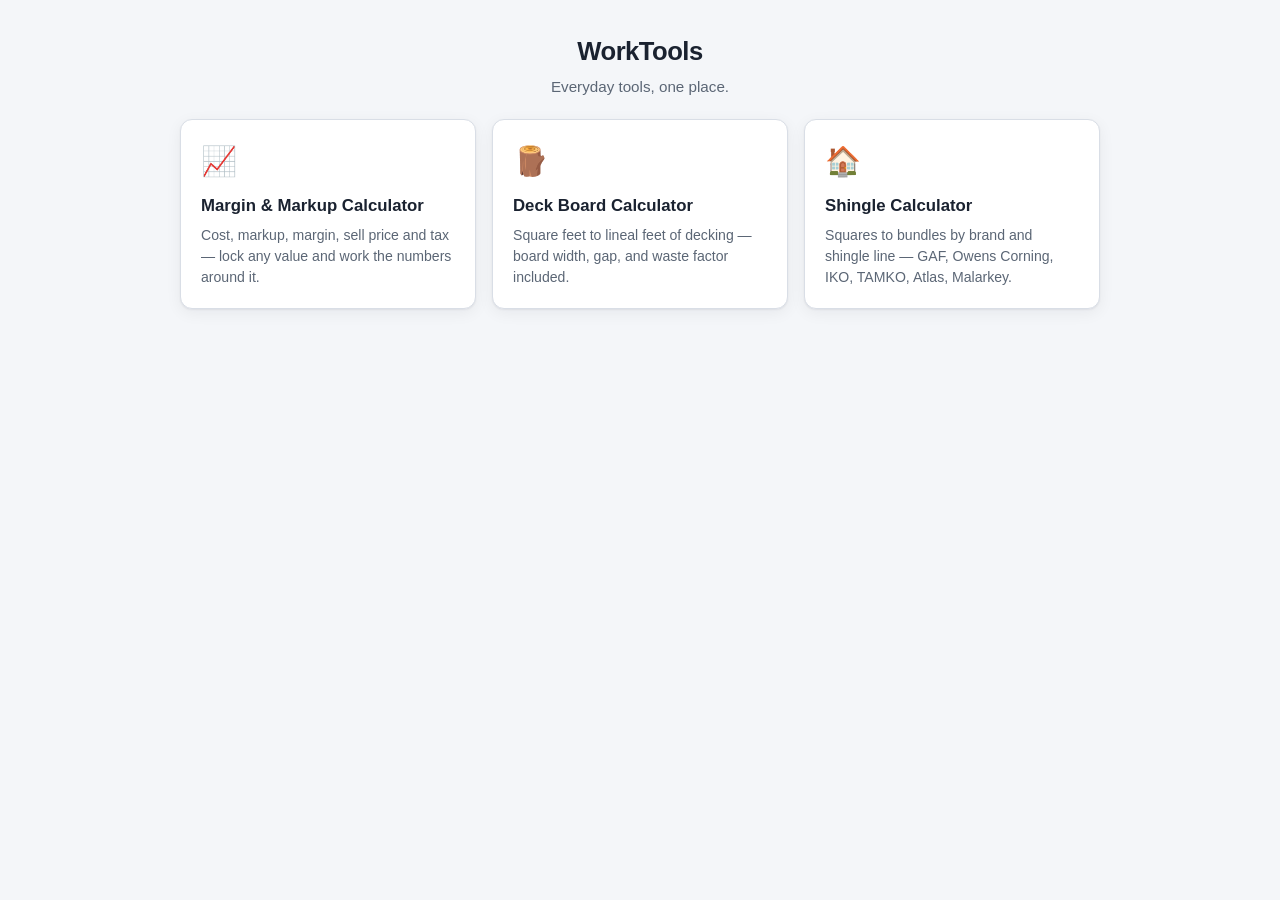
==== index.html @ 14eba795 "Add files via upload" ====
<!DOCTYPE html>
<html lang="en">
<head>
  <meta charset="UTF-8">
  <meta name="viewport" content="width=device-width, initial-scale=1.0">
  <title>WorkTools</title>
  <link rel="stylesheet" href="assets/style.css">
  <link rel="icon" href="data:image/svg+xml,<svg xmlns=%22http://www.w3.org/2000/svg%22 viewBox=%220 0 100 100%22><text y=%22.9em%22 font-size=%2290%22>🧰</text></svg>">
</head>
<body>
  <div class="wrap">
    <header class="site-header">
      <h1 class="site-title">WorkTools</h1>
      <p class="site-subtitle">Everyday tools, one place.</p>
    </header>

    <main>
      <div class="tool-grid">
        <a class="tool-card" href="tools/margin-markup/">
          <span class="icon">📈</span>
          <h2>Margin &amp; Markup Calculator</h2>
          <p>Cost, markup, margin, sell price and tax — lock any value and work the numbers around it.</p>
        </a>
        <a class="tool-card" href="tools/deck-boards/">
          <span class="icon">🪵</span>
          <h2>Deck Board Calculator</h2>
          <p>Square feet to lineal feet of decking — board width, gap, and waste factor included.</p>
        </a>
        <a class="tool-card" href="tools/shingles/">
          <span class="icon">🏠</span>
          <h2>Shingle Calculator</h2>
          <p>Squares to bundles by brand and shingle line — GAF, Owens Corning, IKO, TAMKO, Atlas, Malarkey.</p>
        </a>
      </div>
    </main>
  </div>
</body>
</html>
---- assets/style.css ----
/* WorkTools shared design system */

:root {
  --bg: #f4f6f9;
  --surface: #ffffff;
  --surface-2: #eef1f5;
  --text: #1a2230;
  --text-muted: #5b6675;
  --border: #d9dee6;
  --accent: #2f6fed;
  --accent-soft: #e3ecfd;
  --accent-text: #ffffff;
  --danger: #d64545;
  --radius: 12px;
  --shadow: 0 1px 2px rgba(16, 24, 40, 0.06), 0 4px 16px rgba(16, 24, 40, 0.06);
  color-scheme: light dark;
}

@media (prefers-color-scheme: dark) {
  :root {
    --bg: #10141b;
    --surface: #1a212c;
    --surface-2: #232c3a;
    --text: #e8ecf2;
    --text-muted: #96a0ae;
    --border: #303a49;
    --accent: #5b8ff5;
    --accent-soft: #24344f;
    --accent-text: #0d1420;
    --shadow: 0 1px 2px rgba(0, 0, 0, 0.4), 0 4px 16px rgba(0, 0, 0, 0.35);
  }
}

* {
  box-sizing: border-box;
}

body {
  margin: 0;
  font-family: -apple-system, BlinkMacSystemFont, "Segoe UI", Roboto,
    "Helvetica Neue", Arial, sans-serif;
  background: var(--bg);
  color: var(--text);
  line-height: 1.5;
}

.wrap {
  max-width: 960px;
  margin: 0 auto;
  padding: 24px 20px 64px;
}

/* Header */
.site-header {
  display: flex;
  flex-direction: column;
  align-items: center;
  text-align: center;
  gap: 6px;
  padding: 8px 0 20px;
}

.site-title {
  margin: 0;
  font-size: 1.6rem;
  font-weight: 700;
  letter-spacing: -0.02em;
}

.site-title a {
  color: inherit;
  text-decoration: none;
}

.site-subtitle {
  margin: 0;
  color: var(--text-muted);
  font-size: 0.95rem;
}

/* Home card grid */
.tool-grid {
  display: grid;
  grid-template-columns: repeat(auto-fill, minmax(240px, 1fr));
  gap: 16px;
}

.tool-card {
  display: block;
  background: var(--surface);
  border: 1px solid var(--border);
  border-radius: var(--radius);
  padding: 20px;
  text-decoration: none;
  color: inherit;
  box-shadow: var(--shadow);
  transition: transform 0.12s ease, border-color 0.12s ease;
}

.tool-card:hover {
  transform: translateY(-2px);
  border-color: var(--accent);
}

.tool-card .icon {
  font-size: 1.8rem;
  display: block;
  margin-bottom: 10px;
}

.tool-card h2 {
  margin: 0 0 6px;
  font-size: 1.05rem;
}

.tool-card p {
  margin: 0;
  color: var(--text-muted);
  font-size: 0.88rem;
}

/* Generic panel */
.panel {
  background: var(--surface);
  border: 1px solid var(--border);
  border-radius: var(--radius);
  box-shadow: var(--shadow);
  padding: 24px;
}

/* Buttons */
button {
  font: inherit;
}

.btn {
  border: 1px solid var(--border);
  background: var(--surface-2);
  color: var(--text);
  border-radius: 8px;
  padding: 8px 14px;
  cursor: pointer;
}

.btn:hover {
  border-color: var(--accent);
}

.btn-primary {
  background: var(--accent);
  border-color: var(--accent);
  color: var(--accent-text);
}

.btn-danger {
  color: var(--danger);
}

/* Back link */
.back-link {
  color: var(--text-muted);
  text-decoration: none;
  font-size: 0.9rem;
}

.back-link:hover {
  color: var(--accent);
}
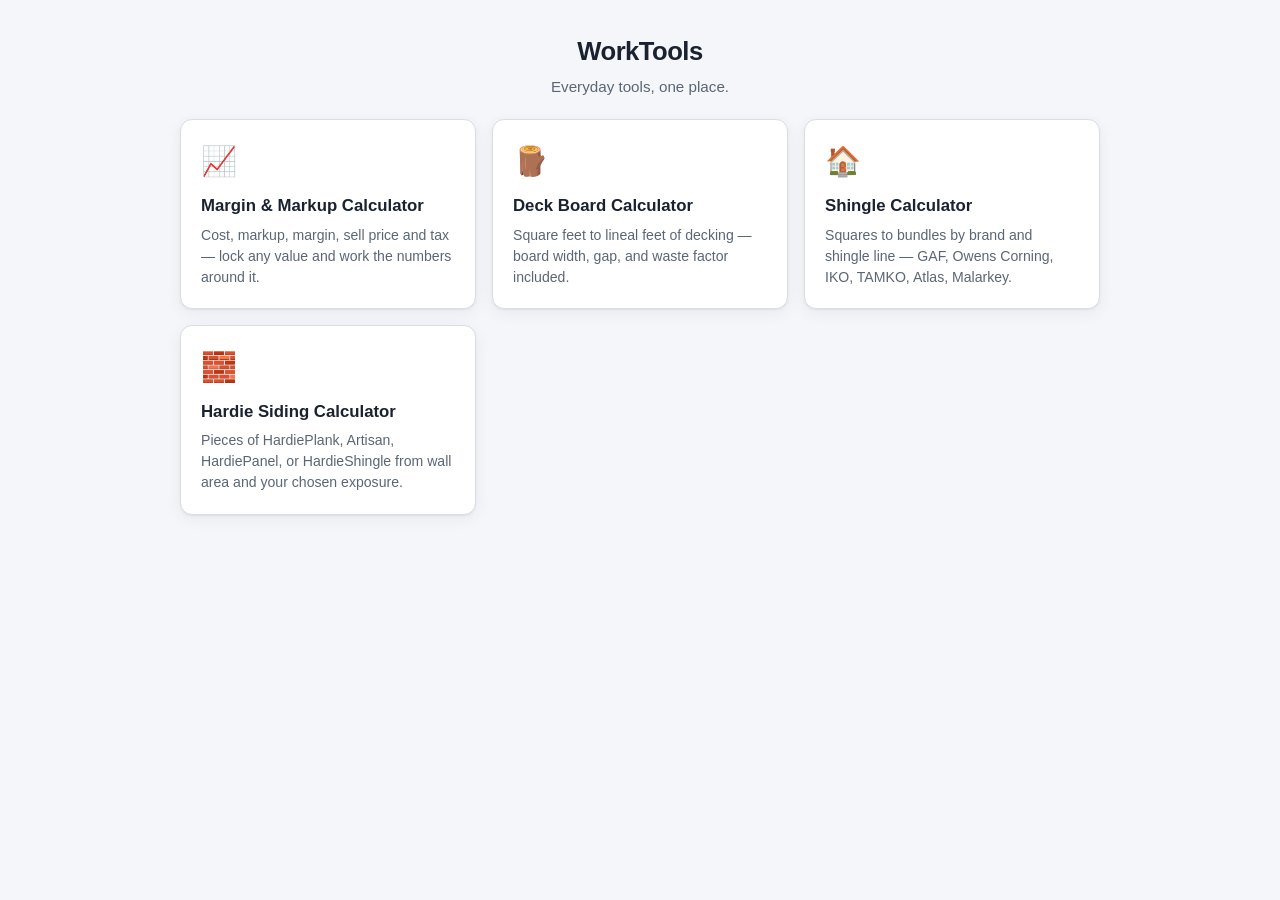
==== commit df72d534: "Add Hardie siding calculator; fix float-noise ceiling in shingle/deck calcs New tool: HardiePlank/Ar" ====
--- a/index.html
+++ b/index.html
@@ -31,6 +31,11 @@
           <h2>Shingle Calculator</h2>
           <p>Squares to bundles by brand and shingle line — GAF, Owens Corning, IKO, TAMKO, Atlas, Malarkey.</p>
         </a>
+        <a class="tool-card" href="tools/hardie/">
+          <span class="icon">🧱</span>
+          <h2>Hardie Siding Calculator</h2>
+          <p>Pieces of HardiePlank, Artisan, HardiePanel, or HardieShingle from wall area and your chosen exposure.</p>
+        </a>
       </div>
     </main>
   </div>
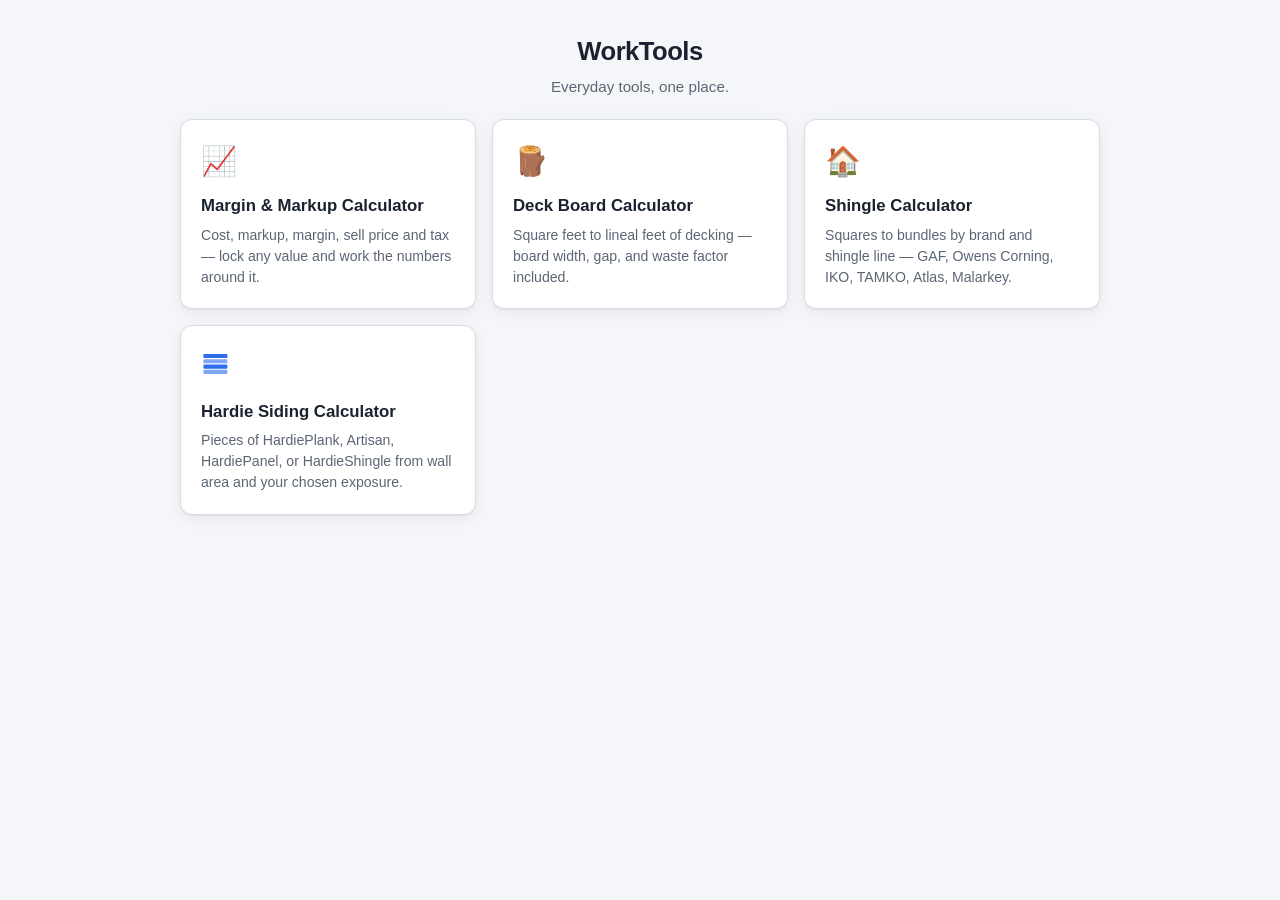
==== commit 874b3015: "Hardie tool: lap-siding SVG icon (card + favicon) instead of brick emoji Co-Authored-By: Claude Opus" ====
--- a/index.html
+++ b/index.html
@@ -32,7 +32,7 @@
           <p>Squares to bundles by brand and shingle line — GAF, Owens Corning, IKO, TAMKO, Atlas, Malarkey.</p>
         </a>
         <a class="tool-card" href="tools/hardie/">
-          <span class="icon">🧱</span>
+          <span class="icon" style="color: var(--accent)" aria-hidden="true"><svg width="1em" height="1em" viewBox="0 0 24 24" fill="currentColor"><rect x="2" y="5" width="20" height="3.4" rx="1"/><rect x="2" y="9.4" width="20" height="3.4" rx="1" opacity="0.62"/><rect x="2" y="13.8" width="20" height="3.4" rx="1"/><rect x="2" y="18.2" width="20" height="3.4" rx="1" opacity="0.62"/></svg></span>
           <h2>Hardie Siding Calculator</h2>
           <p>Pieces of HardiePlank, Artisan, HardiePanel, or HardieShingle from wall area and your chosen exposure.</p>
         </a>
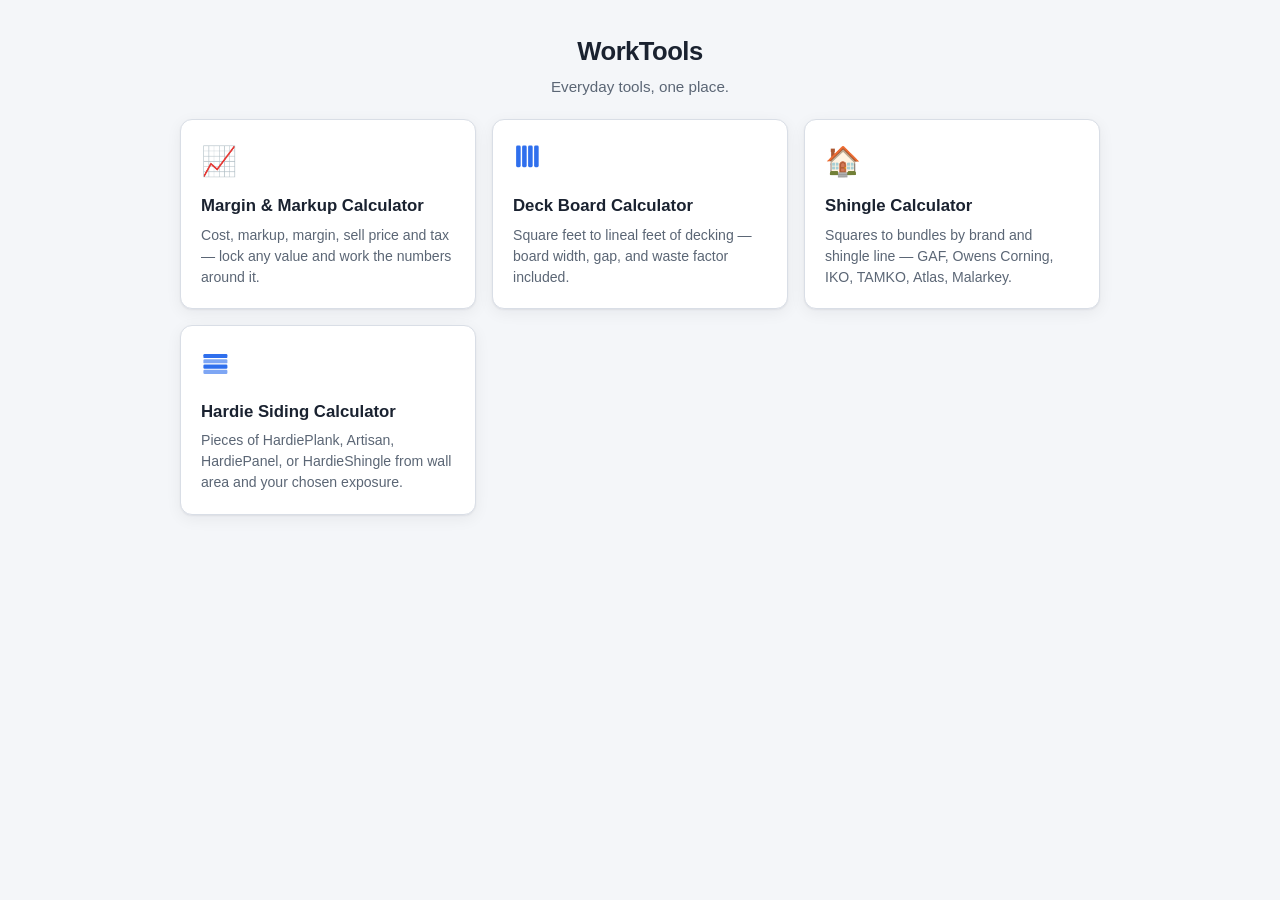
==== commit b6f614a2: "Deck tool: dimensional-lumber SVG icon (card + favicon) instead of log emoji Co-Authored-By: Claude " ====
--- a/index.html
+++ b/index.html
@@ -22,7 +22,7 @@
           <p>Cost, markup, margin, sell price and tax — lock any value and work the numbers around it.</p>
         </a>
         <a class="tool-card" href="tools/deck-boards/">
-          <span class="icon">🪵</span>
+          <span class="icon" style="color: var(--accent)" aria-hidden="true"><svg width="1em" height="1em" viewBox="0 0 24 24" fill="currentColor"><rect x="2.6" y="3" width="3.8" height="18" rx="1.2"/><rect x="7.6" y="3" width="3.8" height="18" rx="1.2"/><rect x="12.6" y="3" width="3.8" height="18" rx="1.2"/><rect x="17.6" y="3" width="3.8" height="18" rx="1.2"/></svg></span>
           <h2>Deck Board Calculator</h2>
           <p>Square feet to lineal feet of decking — board width, gap, and waste factor included.</p>
         </a>
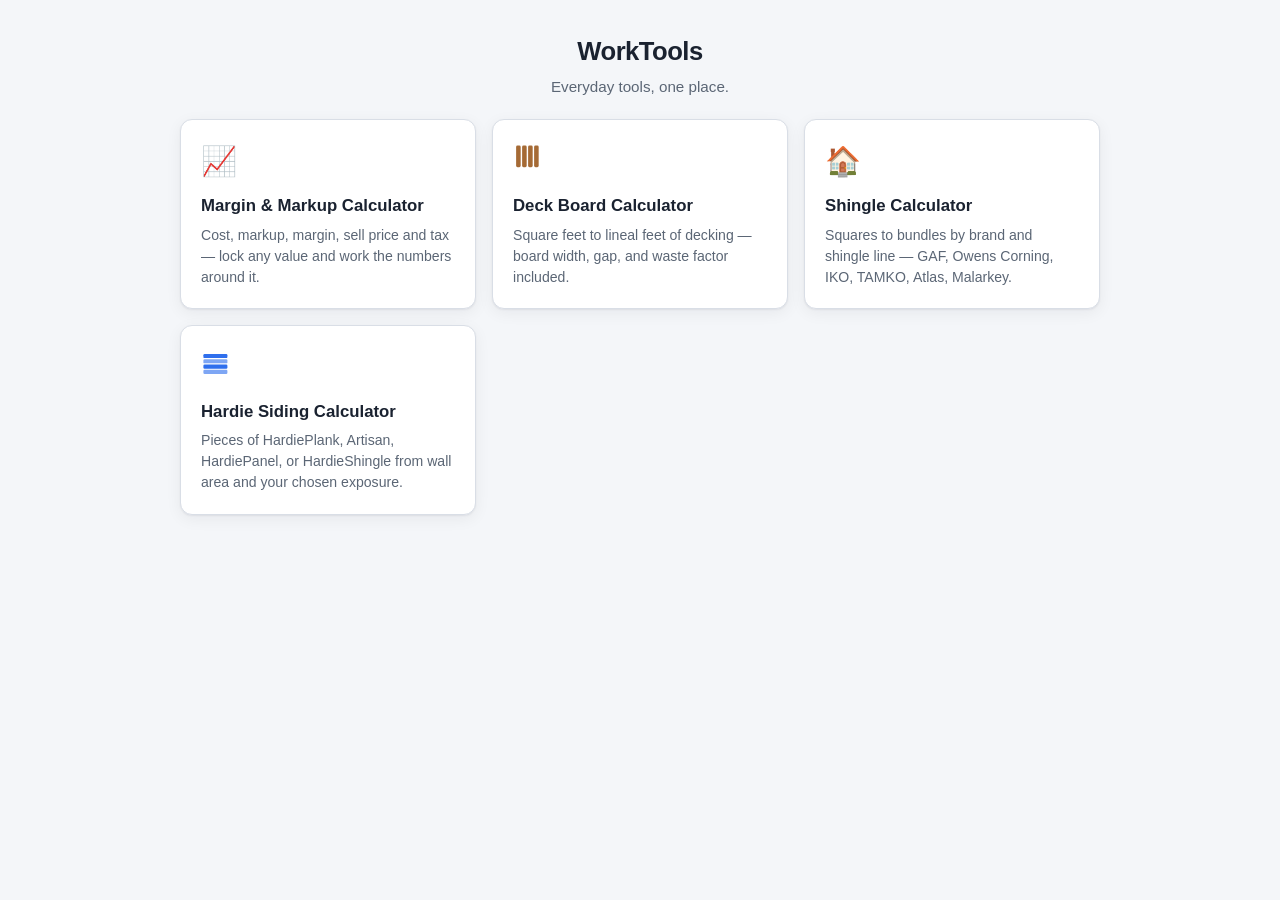
==== commit 2933ac90: "Deck tool: cedar-brown icon to look like real decking Co-Authored-By: Claude Opus 4.8 <noreply@anthr" ====
--- a/index.html
+++ b/index.html
@@ -22,7 +22,7 @@
           <p>Cost, markup, margin, sell price and tax — lock any value and work the numbers around it.</p>
         </a>
         <a class="tool-card" href="tools/deck-boards/">
-          <span class="icon" style="color: var(--accent)" aria-hidden="true"><svg width="1em" height="1em" viewBox="0 0 24 24" fill="currentColor"><rect x="2.6" y="3" width="3.8" height="18" rx="1.2"/><rect x="7.6" y="3" width="3.8" height="18" rx="1.2"/><rect x="12.6" y="3" width="3.8" height="18" rx="1.2"/><rect x="17.6" y="3" width="3.8" height="18" rx="1.2"/></svg></span>
+          <span class="icon" style="color: #a56a35" aria-hidden="true"><svg width="1em" height="1em" viewBox="0 0 24 24" fill="currentColor"><rect x="2.6" y="3" width="3.8" height="18" rx="1.2"/><rect x="7.6" y="3" width="3.8" height="18" rx="1.2"/><rect x="12.6" y="3" width="3.8" height="18" rx="1.2"/><rect x="17.6" y="3" width="3.8" height="18" rx="1.2"/></svg></span>
           <h2>Deck Board Calculator</h2>
           <p>Square feet to lineal feet of decking — board width, gap, and waste factor included.</p>
         </a>
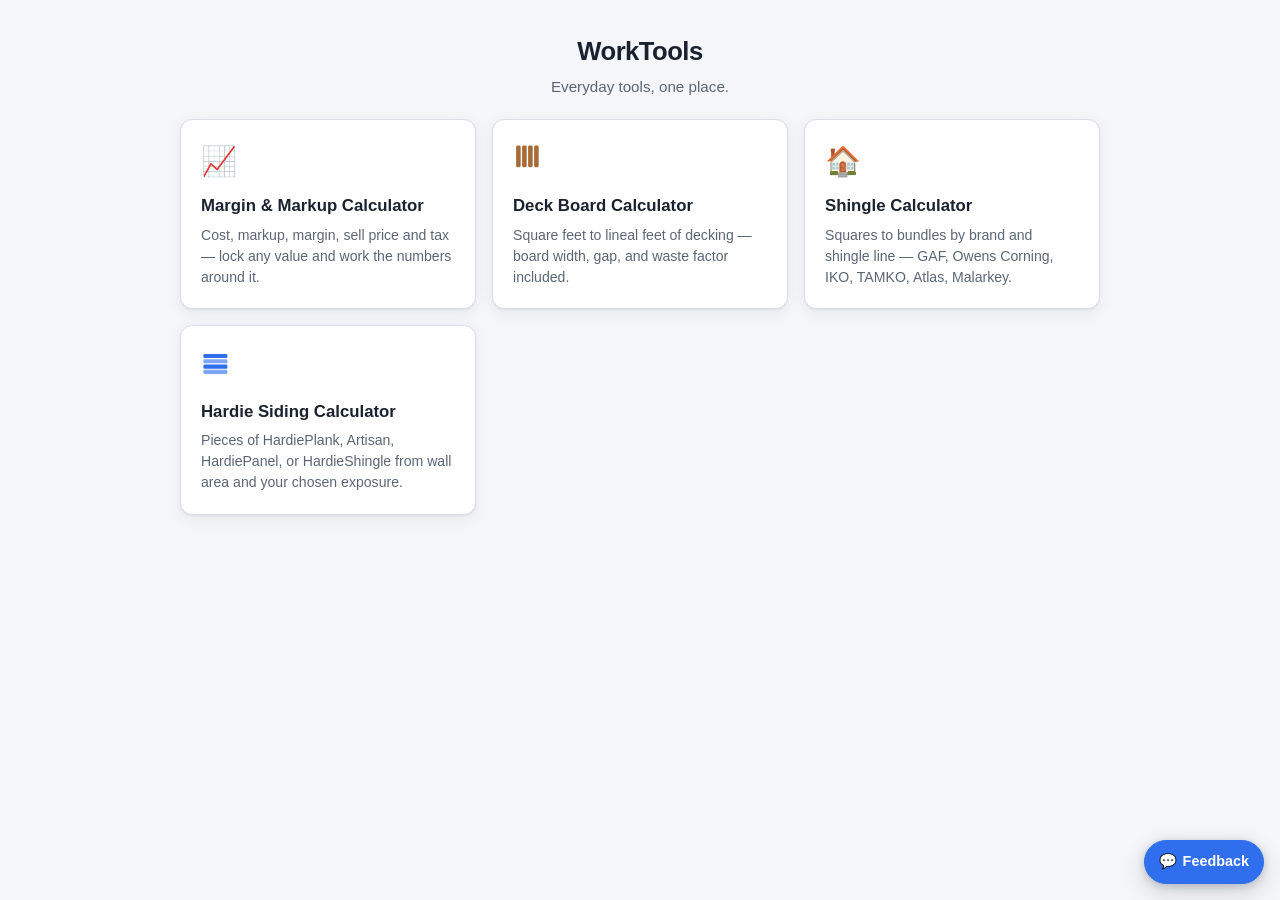
==== commit 4aa0c51c: "Add feedback / bug reporter widget + private report Adds a "Feedback" widget to every page and a pri" ====
--- a/index.html
+++ b/index.html
@@ -39,5 +39,7 @@
       </div>
     </main>
   </div>
+  <script src="assets/feedback-config.js"></script>
+  <script src="assets/feedback.js" defer></script>
 </body>
 </html>
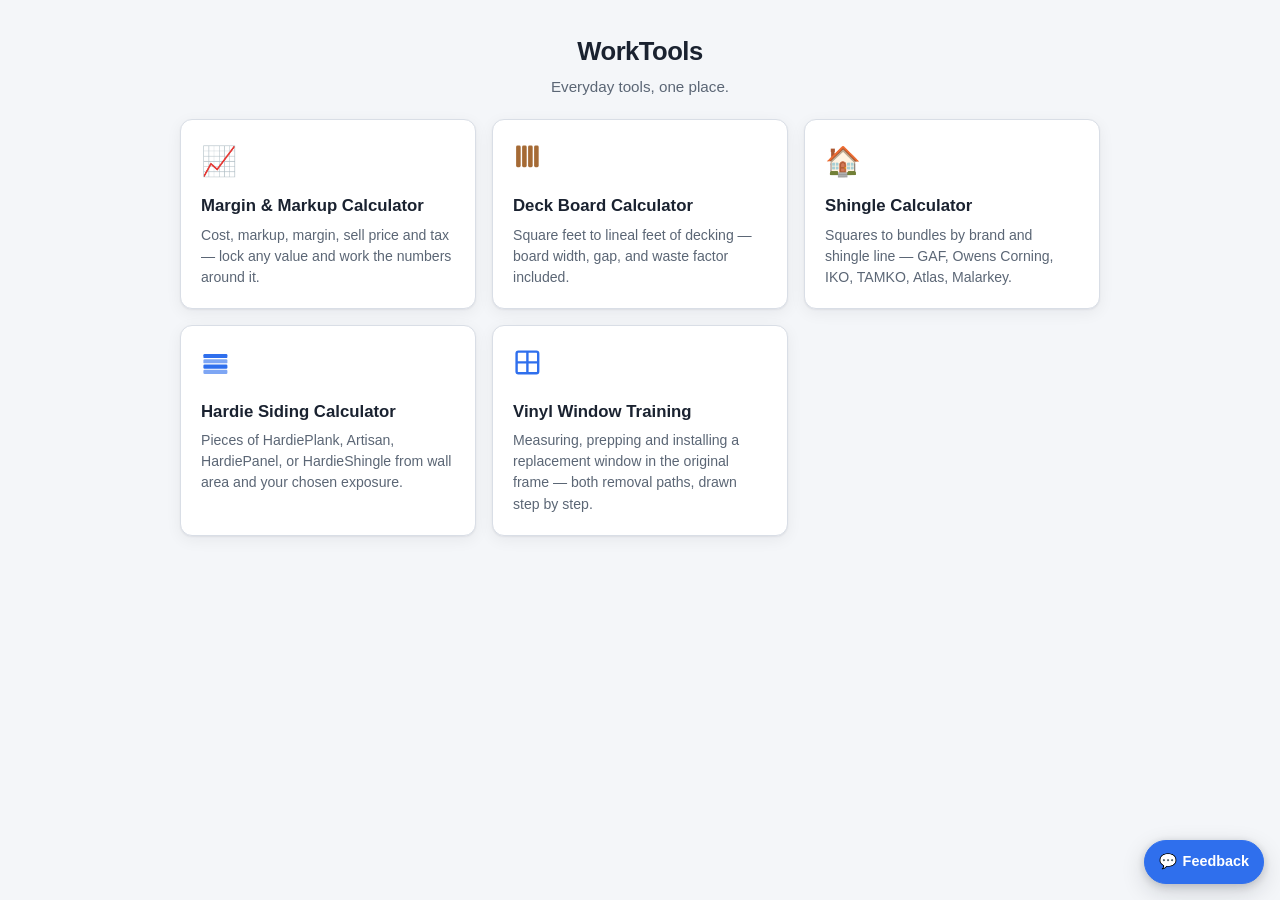
==== commit 1d322e97: "Add vinyl replacement window training site A field training site for crews learning to measure, prep" ====
--- a/index.html
+++ b/index.html
@@ -36,10 +36,16 @@
           <h2>Hardie Siding Calculator</h2>
           <p>Pieces of HardiePlank, Artisan, HardiePanel, or HardieShingle from wall area and your chosen exposure.</p>
         </a>
+        <a class="tool-card" href="tools/window-training/">
+          <span class="icon" style="color: var(--accent)" aria-hidden="true"><svg width="1em" height="1em" viewBox="0 0 24 24" fill="none" stroke="currentColor" stroke-width="2"><rect x="3" y="3" width="18" height="18" rx="1.5"/><path d="M12 3v18M3 12h18"/></svg></span>
+          <h2>Vinyl Window Training</h2>
+          <p>Measuring, prepping and installing a replacement window in the original frame &mdash; both removal paths, drawn step by step.</p>
+        </a>
       </div>
     </main>
   </div>
   <script src="assets/feedback-config.js"></script>
   <script src="assets/feedback.js" defer></script>
+  <script src="assets/analytics.js" defer></script>
 </body>
 </html>
